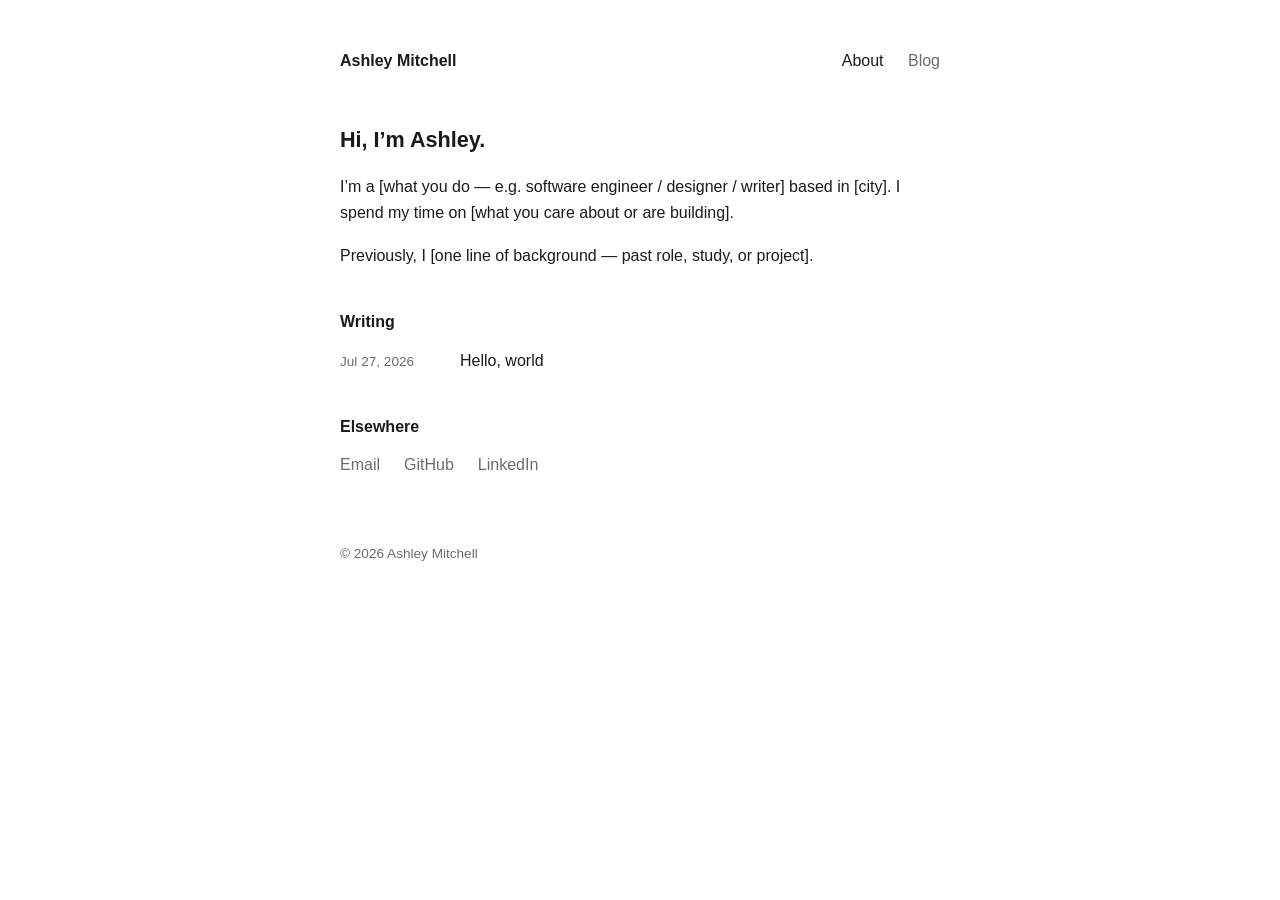
==== index.html @ 8e49f7a9 "Scaffold personal site: landing page, blog, shared stylesheet Co-Authored-By: Claude Fable 5 <norepl" ====
<!DOCTYPE html>
<html lang="en">
<head>
  <meta charset="UTF-8">
  <meta name="viewport" content="width=device-width, initial-scale=1.0">
  <meta name="description" content="Ashley Mitchell — personal site and blog.">
  <title>Ashley Mitchell</title>
  <link rel="stylesheet" href="css/style.css">
</head>
<body>
  <header>
    <a class="site-name" href="index.html">Ashley Mitchell</a>
    <nav>
      <a href="index.html" aria-current="page">About</a>
      <a href="blog/index.html">Blog</a>
    </nav>
  </header>

  <main>
    <h1>Hi, I&rsquo;m Ashley.</h1>

    <!-- PLACEHOLDER: replace with your real bio (2–4 short sentences works best) -->
    <p>
      I&rsquo;m a [what you do — e.g. software engineer / designer / writer] based in
      [city]. I spend my time on [what you care about or are building].
    </p>
    <p>
      Previously, I [one line of background — past role, study, or project].
    </p>

    <h2>Writing</h2>
    <ul class="post-list">
      <li>
        <time datetime="2026-07-27">Jul 27, 2026</time>
        <a href="blog/hello-world.html">Hello, world</a>
      </li>
    </ul>

    <h2>Elsewhere</h2>
    <ul class="links">
      <!-- PLACEHOLDER: update usernames/links -->
      <li><a href="mailto:aishili.mitchell@gmail.com">Email</a></li>
      <li><a href="https://github.com/YOUR-USERNAME">GitHub</a></li>
      <li><a href="https://www.linkedin.com/in/YOUR-USERNAME">LinkedIn</a></li>
    </ul>
  </main>

  <footer>
    <p>&copy; 2026 Ashley Mitchell</p>
  </footer>
</body>
</html>
---- css/style.css ----
:root {
  --bg: #ffffff;
  --fg: #1a1a1a;
  --muted: #6b6b6b;
  --line: #e5e5e5;
  --accent: #1a1a1a;
}

@media (prefers-color-scheme: dark) {
  :root {
    --bg: #111111;
    --fg: #e8e8e8;
    --muted: #8a8a8a;
    --line: #2a2a2a;
    --accent: #e8e8e8;
  }
}

* {
  box-sizing: border-box;
  margin: 0;
  padding: 0;
}

html {
  color-scheme: light dark;
}

body {
  font-family: -apple-system, BlinkMacSystemFont, "Segoe UI", Helvetica, Arial, sans-serif;
  font-size: 1rem;
  line-height: 1.65;
  color: var(--fg);
  background: var(--bg);
  max-width: 40rem;
  margin: 0 auto;
  padding: 3rem 1.25rem 4rem;
  -webkit-font-smoothing: antialiased;
}

header {
  display: flex;
  justify-content: space-between;
  align-items: baseline;
  margin-bottom: 3rem;
}

header .site-name {
  font-weight: 600;
  text-decoration: none;
  color: var(--fg);
}

nav a {
  color: var(--muted);
  text-decoration: none;
  margin-left: 1.25rem;
}

nav a:hover,
nav a[aria-current="page"] {
  color: var(--fg);
}

h1 {
  font-size: 1.35rem;
  font-weight: 600;
  margin-bottom: 1rem;
}

h2 {
  font-size: 1rem;
  font-weight: 600;
  margin: 2.5rem 0 0.75rem;
}

p {
  margin-bottom: 1rem;
}

a {
  color: var(--accent);
  text-decoration: underline;
  text-decoration-color: var(--line);
  text-underline-offset: 3px;
}

a:hover {
  text-decoration-color: var(--accent);
}

.muted {
  color: var(--muted);
}

/* Post lists (home + blog index) */
.post-list {
  list-style: none;
}

.post-list li {
  display: flex;
  gap: 1rem;
  align-items: baseline;
  margin-bottom: 0.5rem;
}

.post-list time {
  color: var(--muted);
  font-size: 0.85rem;
  font-variant-numeric: tabular-nums;
  white-space: nowrap;
  min-width: 6.5rem;
}

.post-list a {
  text-decoration: none;
}

.post-list a:hover {
  text-decoration: underline;
  text-underline-offset: 3px;
}

/* Contact links row */
.links {
  list-style: none;
  display: flex;
  flex-wrap: wrap;
  gap: 0.5rem 1.5rem;
}

.links a {
  color: var(--muted);
  text-decoration: none;
}

.links a:hover {
  color: var(--fg);
}

/* Article (blog post) pages */
article .post-meta {
  color: var(--muted);
  font-size: 0.85rem;
  margin-bottom: 2rem;
}

article h1 {
  margin-bottom: 0.25rem;
}

article ul,
article ol {
  margin: 0 0 1rem 1.25rem;
}

article code {
  font-family: ui-monospace, SFMono-Regular, Menlo, monospace;
  font-size: 0.875em;
  background: var(--line);
  padding: 0.1em 0.35em;
  border-radius: 4px;
}

article pre {
  background: var(--line);
  padding: 1rem;
  border-radius: 6px;
  overflow-x: auto;
  margin-bottom: 1rem;
}

article pre code {
  background: none;
  padding: 0;
}

article img {
  max-width: 100%;
  border-radius: 6px;
}

article blockquote {
  border-left: 2px solid var(--line);
  padding-left: 1rem;
  color: var(--muted);
  margin-bottom: 1rem;
}

hr {
  border: none;
  border-top: 1px solid var(--line);
  margin: 2.5rem 0;
}

footer {
  margin-top: 4rem;
  color: var(--muted);
  font-size: 0.85rem;
}
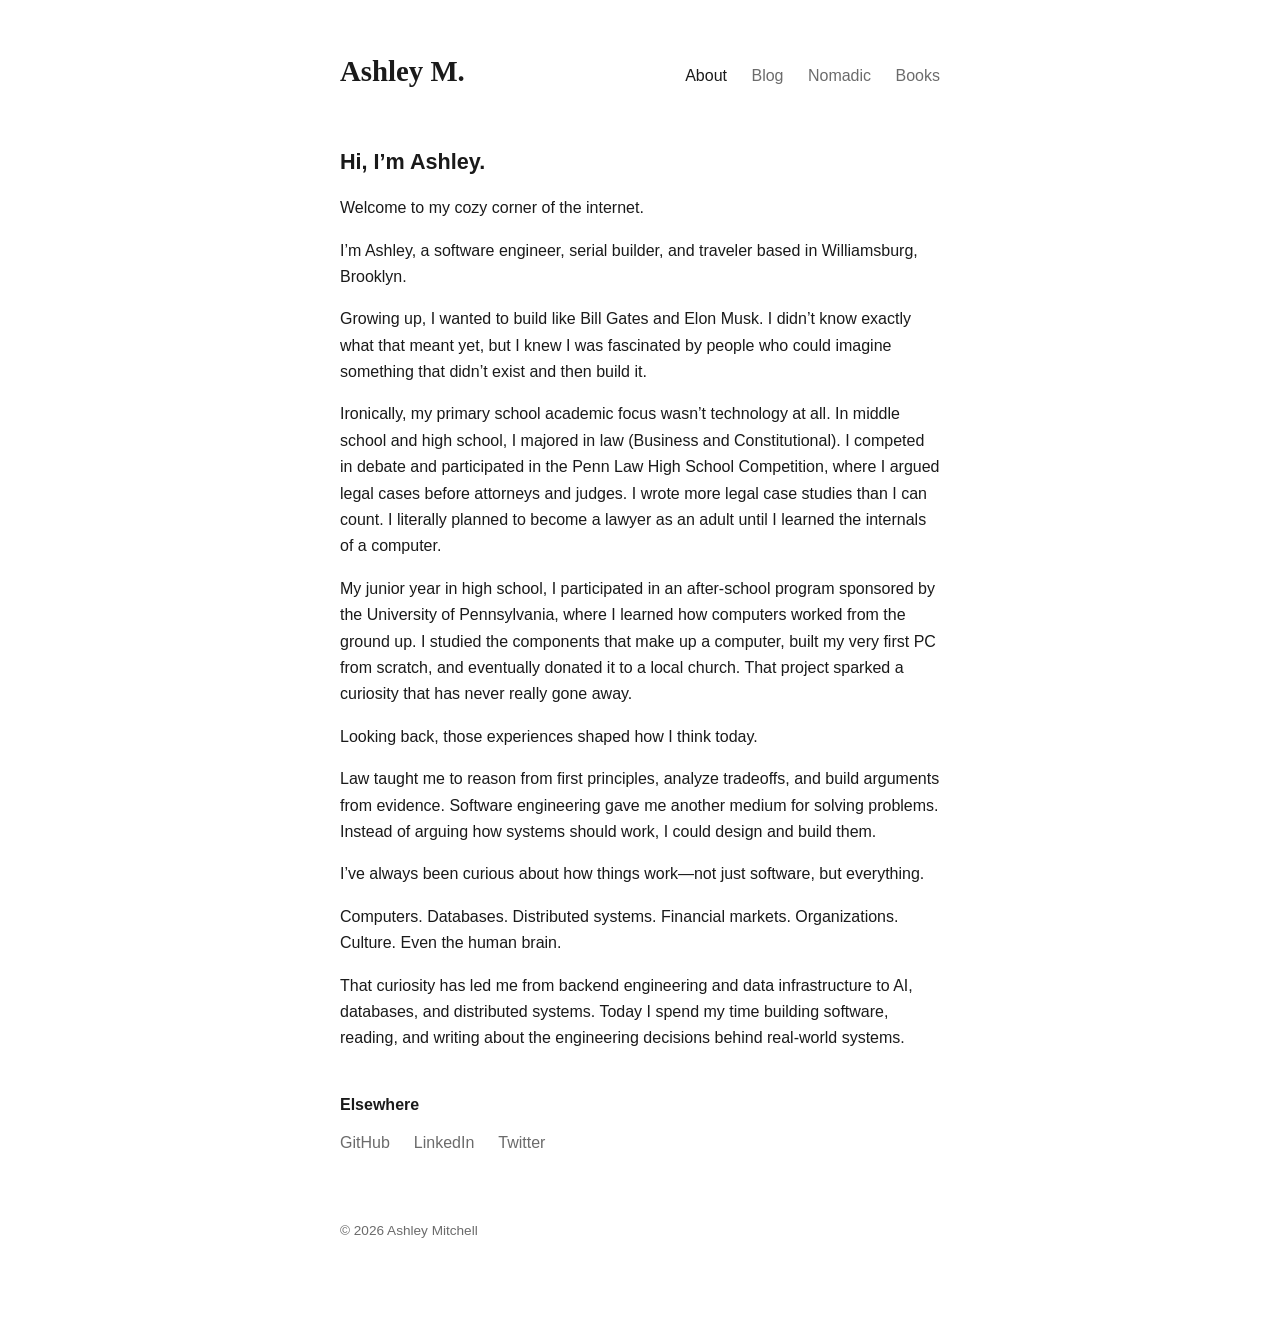
==== commit 96d90932: "Add About bio, Nomadic and Books pages, and shared nav across all pages Fills in the real bio, trave" ====
--- a/index.html
+++ b/index.html
@@ -9,39 +9,66 @@
 </head>
 <body>
   <header>
-    <a class="site-name" href="index.html">Ashley Mitchell</a>
+    <a class="site-name" href="index.html">Ashley M.</a>
     <nav>
       <a href="index.html" aria-current="page">About</a>
       <a href="blog/index.html">Blog</a>
+      <a href="nomadic.html">Nomadic</a>
+      <a href="books.html">Books</a>
     </nav>
   </header>
 
   <main>
     <h1>Hi, I&rsquo;m Ashley.</h1>
 
-    <!-- PLACEHOLDER: replace with your real bio (2–4 short sentences works best) -->
+    <p>Welcome to my cozy corner of the internet.</p>
     <p>
-      I&rsquo;m a [what you do — e.g. software engineer / designer / writer] based in
-      [city]. I spend my time on [what you care about or are building].
+      I&rsquo;m Ashley, a software engineer, serial builder, and traveler based in
+      Williamsburg, Brooklyn.
     </p>
     <p>
-      Previously, I [one line of background — past role, study, or project].
+      Growing up, I wanted to build like Bill Gates and Elon Musk. I
+      didn&rsquo;t know exactly what that meant yet, but I knew I was fascinated by
+      people who could imagine something that didn&rsquo;t exist and then build it.
     </p>
-
-    <h2>Writing</h2>
-    <ul class="post-list">
-      <li>
-        <time datetime="2026-07-27">Jul 27, 2026</time>
-        <a href="blog/hello-world.html">Hello, world</a>
-      </li>
-    </ul>
+    <p>
+      Ironically, my primary school academic focus wasn&rsquo;t technology at all.
+      In middle school and high school, I majored in law (Business and
+      Constitutional). I competed in debate and participated in the Penn Law
+      High School Competition, where I argued legal cases before attorneys and
+      judges. I wrote more legal case studies than I can count. I literally
+      planned to become a lawyer as an adult until I learned the internals of
+      a computer.
+    </p>
+    <p>
+      My junior year in high school, I participated in an after-school
+      program sponsored by the University of Pennsylvania, where I learned
+      how computers worked from the ground up. I studied the components that
+      make up a computer, built my very first PC from scratch, and eventually
+      donated it to a local church. That project sparked a curiosity that has
+      never really gone away.
+    </p>
+    <p>Looking back, those experiences shaped how I think today.</p>
+    <p>
+      Law taught me to reason from first principles, analyze tradeoffs, and
+      build arguments from evidence. Software engineering gave me another
+      medium for solving problems. Instead of arguing how systems should
+      work, I could design and build them.
+    </p>
+    <p>I&rsquo;ve always been curious about how things work&mdash;not just software, but everything.</p>
+    <p>Computers. Databases. Distributed systems. Financial markets. Organizations. Culture. Even the human brain.</p>
+    <p>
+      That curiosity has led me from backend engineering and data
+      infrastructure to AI, databases, and distributed systems. Today I spend
+      my time building software, reading, and writing about the engineering
+      decisions behind real-world systems.
+    </p>
 
     <h2>Elsewhere</h2>
     <ul class="links">
-      <!-- PLACEHOLDER: update usernames/links -->
-      <li><a href="mailto:aishili.mitchell@gmail.com">Email</a></li>
-      <li><a href="https://github.com/YOUR-USERNAME">GitHub</a></li>
-      <li><a href="https://www.linkedin.com/in/YOUR-USERNAME">LinkedIn</a></li>
+      <li><a href="https://github.com/ashnet16">GitHub</a></li>
+      <li><a href="https://www.linkedin.com/in/ashley-m-1a815396/">LinkedIn</a></li>
+      <li><a href="https://twitter.com/ash13y_m">Twitter</a></li>
     </ul>
   </main>
 
--- a/css/style.css
+++ b/css/style.css
@@ -46,7 +46,9 @@
 }
 
 header .site-name {
-  font-weight: 600;
+  font-family: "Snell Roundhand", "Brush Script MT", "Segoe Script", cursive;
+  font-weight: bold;
+  font-size: 1.8rem;
   text-decoration: none;
   color: var(--fg);
 }
@@ -72,6 +74,13 @@
   font-size: 1rem;
   font-weight: 600;
   margin: 2.5rem 0 0.75rem;
+}
+
+h3 {
+  font-size: 0.9rem;
+  font-weight: 600;
+  color: var(--muted);
+  margin: 1.25rem 0 0.5rem;
 }
 
 p {
@@ -120,6 +129,44 @@
 .post-list a:hover {
   text-decoration: underline;
   text-underline-offset: 3px;
+}
+
+/* Book lists */
+.book-list {
+  list-style: none;
+}
+
+.book-list li {
+  padding: 0.6rem 0;
+  border-bottom: 1px solid var(--line);
+}
+
+.book-list li:first-child {
+  padding-top: 0;
+}
+
+.book-list li:last-child {
+  border-bottom: none;
+  padding-bottom: 0;
+}
+
+.book-list a {
+  display: block;
+  color: var(--fg);
+  text-decoration: none;
+}
+
+.book-list a:hover {
+  color: var(--accent);
+  text-decoration: underline;
+  text-decoration-color: var(--line);
+  text-underline-offset: 3px;
+}
+
+.book-list .muted {
+  display: block;
+  font-size: 0.85rem;
+  margin-top: 0.15rem;
 }
 
 /* Contact links row */
@@ -194,6 +241,12 @@
   margin: 2.5rem 0;
 }
 
+.travel-map {
+  max-width: 100%;
+  border-radius: 6px;
+  margin: 1.5rem 0;
+}
+
 footer {
   margin-top: 4rem;
   color: var(--muted);
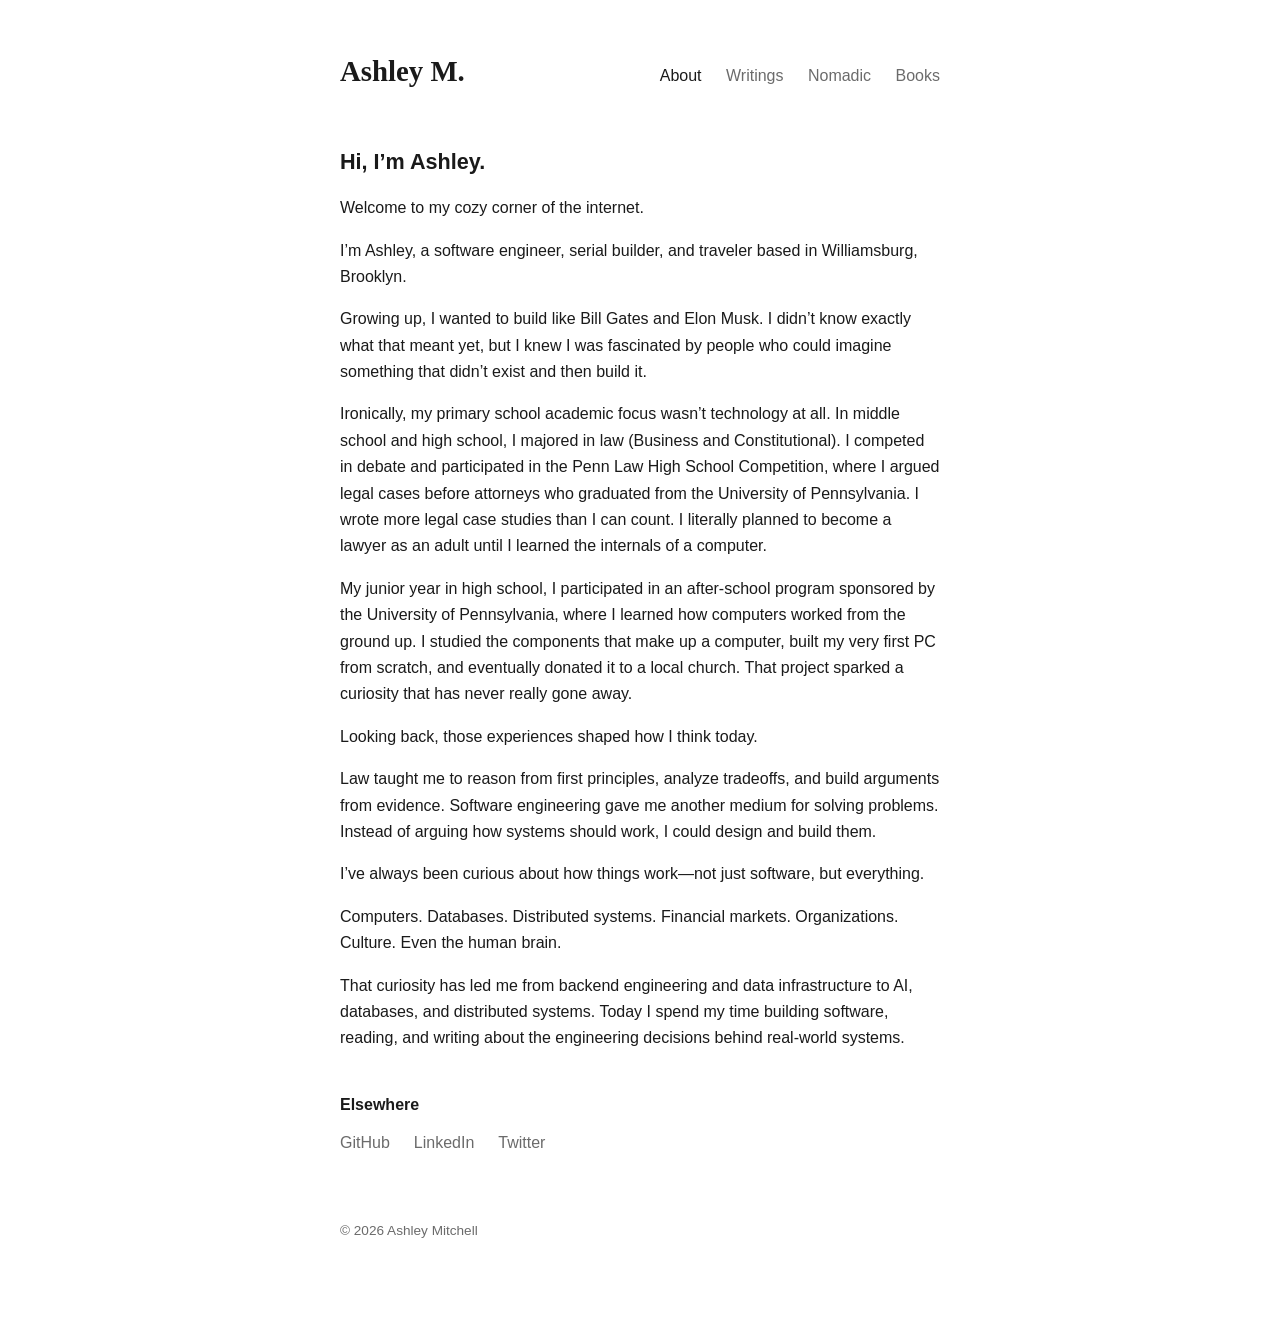
==== commit 9612cf87: "Rename Blog to Writings and fix About page detail about UPenn competition Co-Authored-By: Claude Son" ====
--- a/index.html
+++ b/index.html
@@ -12,7 +12,7 @@
     <a class="site-name" href="index.html">Ashley M.</a>
     <nav>
       <a href="index.html" aria-current="page">About</a>
-      <a href="blog/index.html">Blog</a>
+      <a href="blog/index.html">Writings</a>
       <a href="nomadic.html">Nomadic</a>
       <a href="books.html">Books</a>
     </nav>
@@ -35,8 +35,9 @@
       Ironically, my primary school academic focus wasn&rsquo;t technology at all.
       In middle school and high school, I majored in law (Business and
       Constitutional). I competed in debate and participated in the Penn Law
-      High School Competition, where I argued legal cases before attorneys and
-      judges. I wrote more legal case studies than I can count. I literally
+      High School Competition, where I argued legal cases before attorneys
+      who graduated from the University of Pennsylvania. I wrote more legal
+      case studies than I can count. I literally
       planned to become a lawyer as an adult until I learned the internals of
       a computer.
     </p>
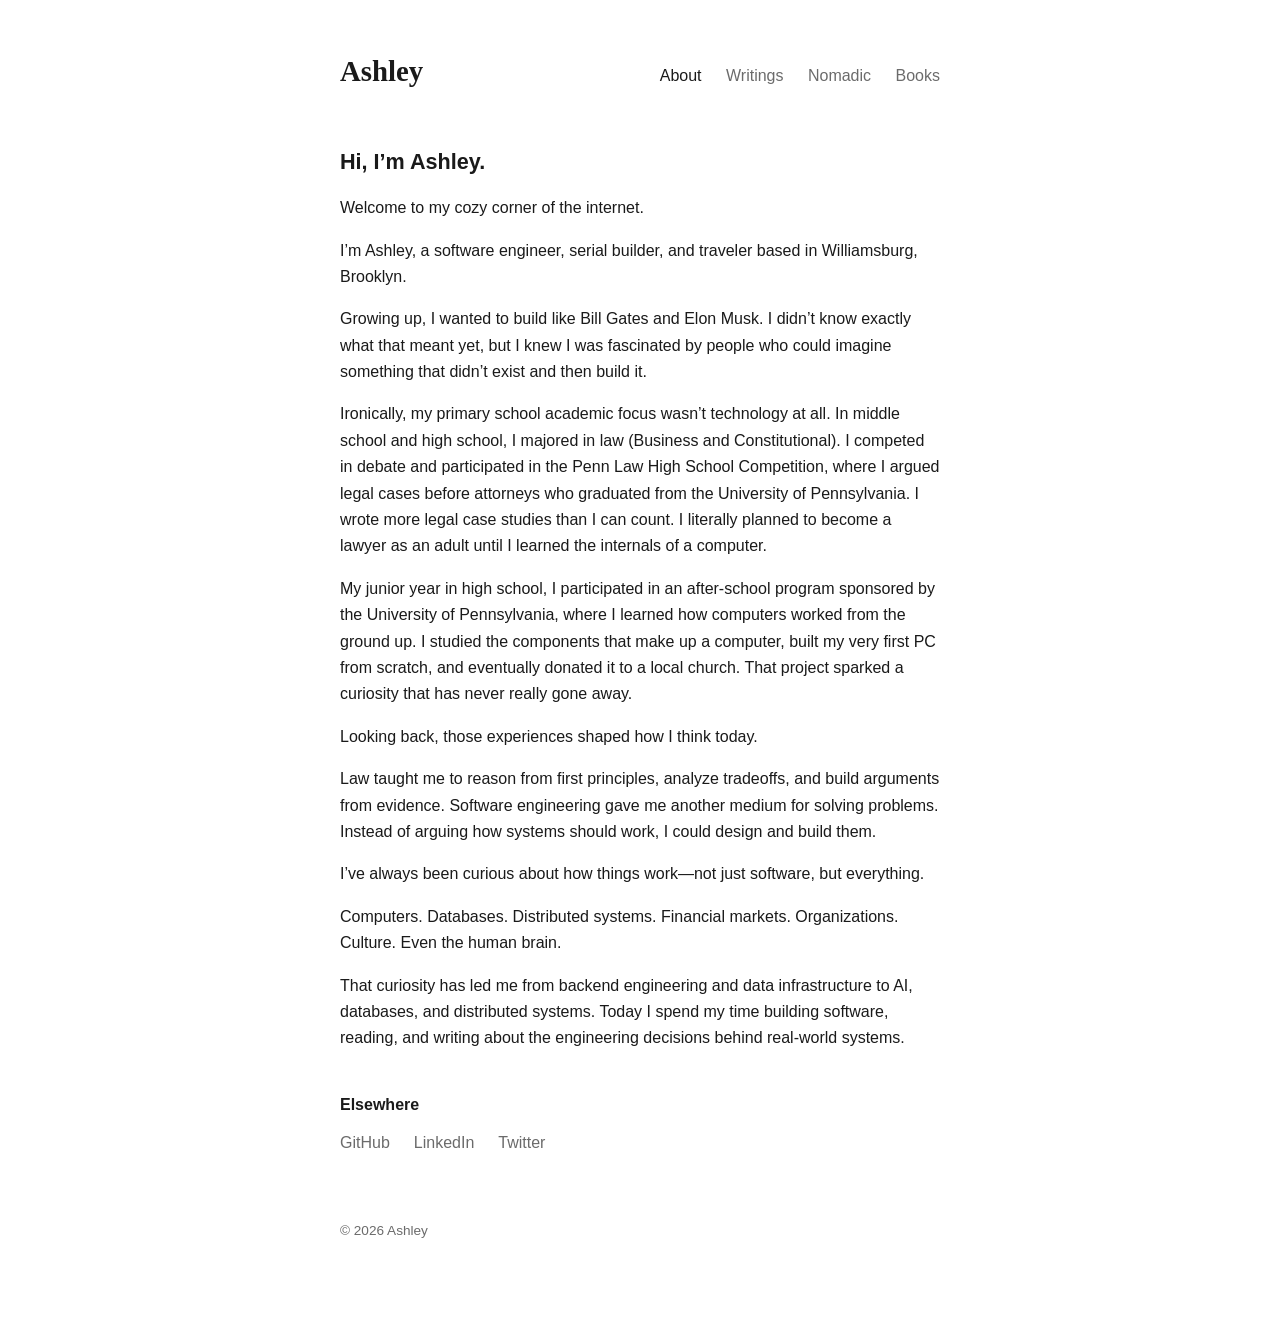
==== commit f47a1049: "Use first name only instead of full name, add PostgreSQL Internals to books Co-Authored-By: Claude S" ====
--- a/index.html
+++ b/index.html
@@ -3,13 +3,13 @@
 <head>
   <meta charset="UTF-8">
   <meta name="viewport" content="width=device-width, initial-scale=1.0">
-  <meta name="description" content="Ashley Mitchell — personal site and blog.">
-  <title>Ashley Mitchell</title>
+  <meta name="description" content="Ashley — personal site and blog.">
+  <title>Ashley</title>
   <link rel="stylesheet" href="css/style.css">
 </head>
 <body>
   <header>
-    <a class="site-name" href="index.html">Ashley M.</a>
+    <a class="site-name" href="index.html">Ashley</a>
     <nav>
       <a href="index.html" aria-current="page">About</a>
       <a href="blog/index.html">Writings</a>
@@ -74,7 +74,7 @@
   </main>
 
   <footer>
-    <p>&copy; 2026 Ashley Mitchell</p>
+    <p>&copy; 2026 Ashley</p>
   </footer>
 </body>
 </html>
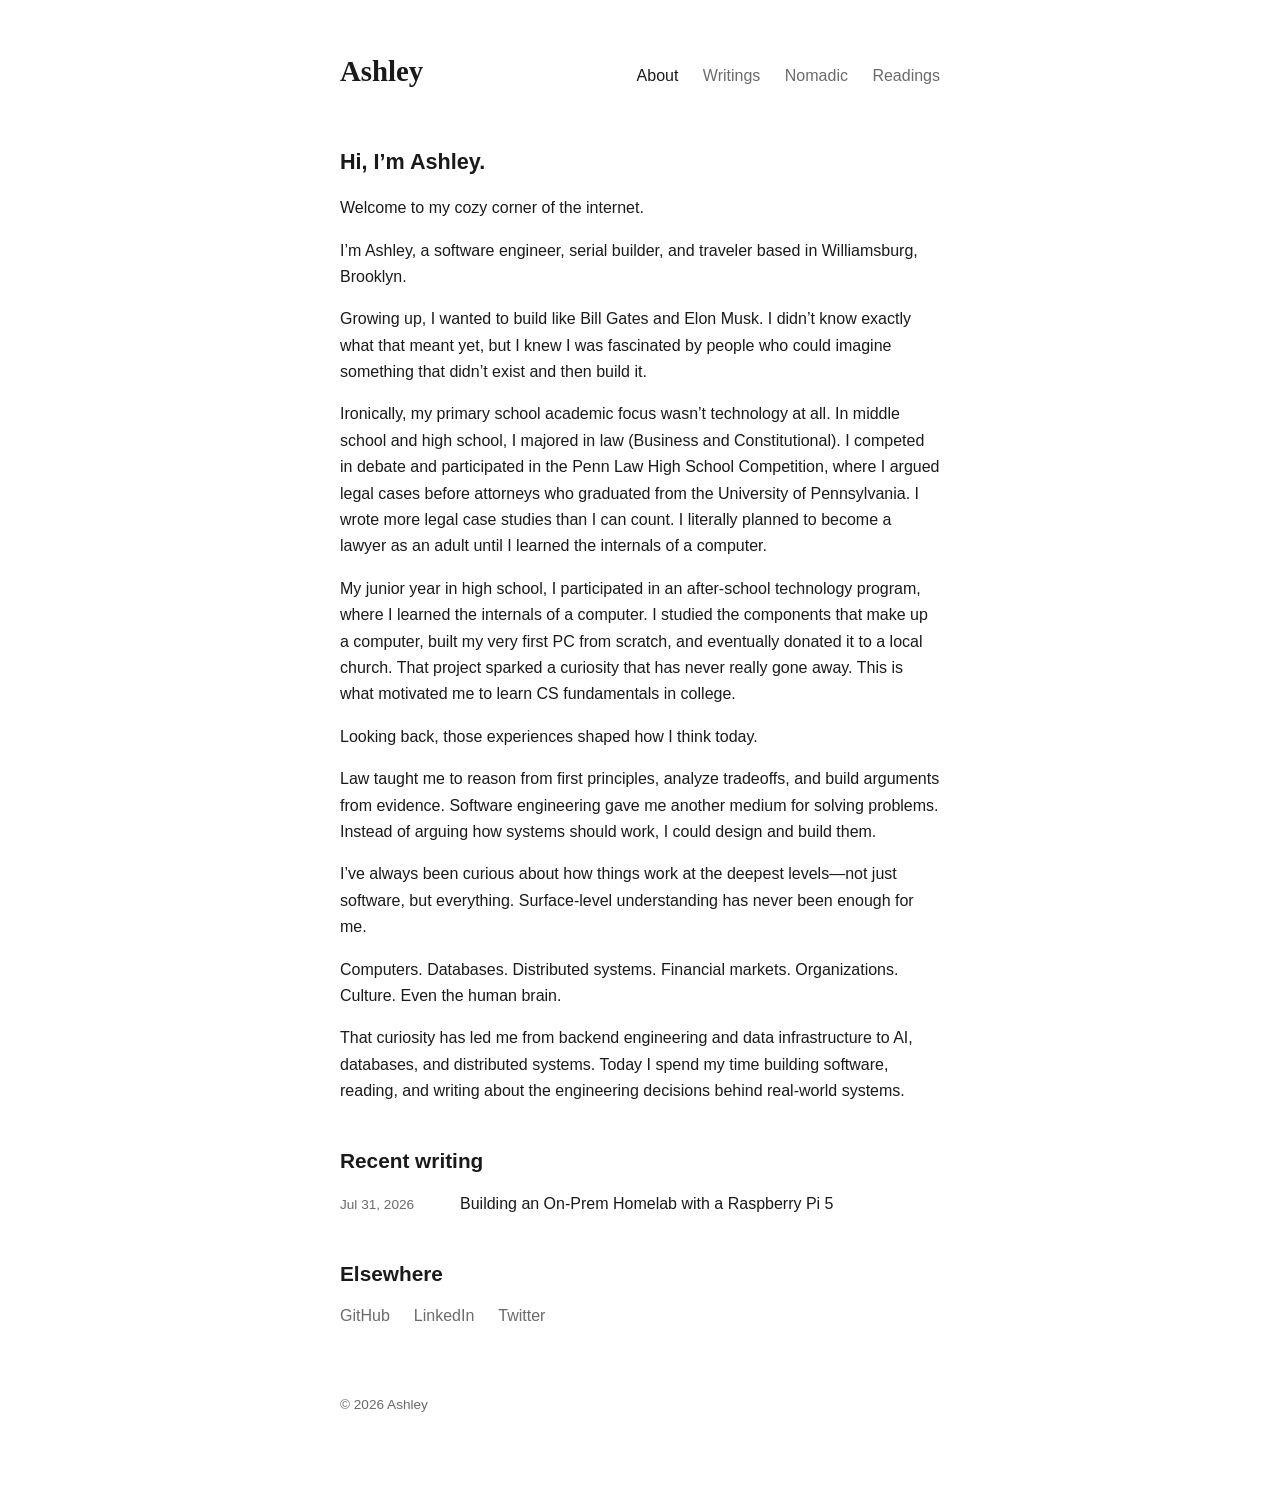
==== commit 124f136c: "Publish homelab Raspberry Pi 5 post, rename Books to Readings, bio tweaks Adds the new blog post wit" ====
--- a/index.html
+++ b/index.html
@@ -14,7 +14,7 @@
       <a href="index.html" aria-current="page">About</a>
       <a href="blog/index.html">Writings</a>
       <a href="nomadic.html">Nomadic</a>
-      <a href="books.html">Books</a>
+      <a href="books.html">Readings</a>
     </nav>
   </header>
 
@@ -43,11 +43,12 @@
     </p>
     <p>
       My junior year in high school, I participated in an after-school
-      program sponsored by the University of Pennsylvania, where I learned
-      how computers worked from the ground up. I studied the components that
+      technology program, where I learned the internals of a computer. I
+      studied the components that
       make up a computer, built my very first PC from scratch, and eventually
       donated it to a local church. That project sparked a curiosity that has
-      never really gone away.
+      never really gone away. This is what motivated me to learn CS
+      fundamentals in college.
     </p>
     <p>Looking back, those experiences shaped how I think today.</p>
     <p>
@@ -56,7 +57,7 @@
       medium for solving problems. Instead of arguing how systems should
       work, I could design and build them.
     </p>
-    <p>I&rsquo;ve always been curious about how things work&mdash;not just software, but everything.</p>
+    <p>I&rsquo;ve always been curious about how things work at the deepest levels&mdash;not just software, but everything. Surface-level understanding has never been enough for me.</p>
     <p>Computers. Databases. Distributed systems. Financial markets. Organizations. Culture. Even the human brain.</p>
     <p>
       That curiosity has led me from backend engineering and data
@@ -64,6 +65,14 @@
       my time building software, reading, and writing about the engineering
       decisions behind real-world systems.
     </p>
+
+    <h2>Recent writing</h2>
+    <ul class="post-list">
+      <li>
+        <time datetime="2026-07-31">Jul 31, 2026</time>
+        <a href="blog/homelab-raspberry-pi-5.html">Building an On-Prem Homelab with a Raspberry Pi 5</a>
+      </li>
+    </ul>
 
     <h2>Elsewhere</h2>
     <ul class="links">
--- a/css/style.css
+++ b/css/style.css
@@ -71,7 +71,7 @@
 }
 
 h2 {
-  font-size: 1rem;
+  font-size: 1.3rem;
   font-weight: 600;
   margin: 2.5rem 0 0.75rem;
 }
@@ -228,11 +228,40 @@
   border-radius: 6px;
 }
 
+article figure {
+  margin: 1.5rem 0;
+}
+
+article figcaption {
+  color: var(--muted);
+  font-size: 0.85rem;
+  margin-top: 0.4rem;
+}
+
 article blockquote {
   border-left: 2px solid var(--line);
   padding-left: 1rem;
   color: var(--muted);
   margin-bottom: 1rem;
+}
+
+article table {
+  width: 100%;
+  border-collapse: collapse;
+  margin-bottom: 1.5rem;
+  font-size: 0.9rem;
+}
+
+article th,
+article td {
+  text-align: left;
+  padding: 0.5rem 0.75rem;
+  border-bottom: 1px solid var(--line);
+}
+
+article th {
+  color: var(--muted);
+  font-weight: 600;
 }
 
 hr {
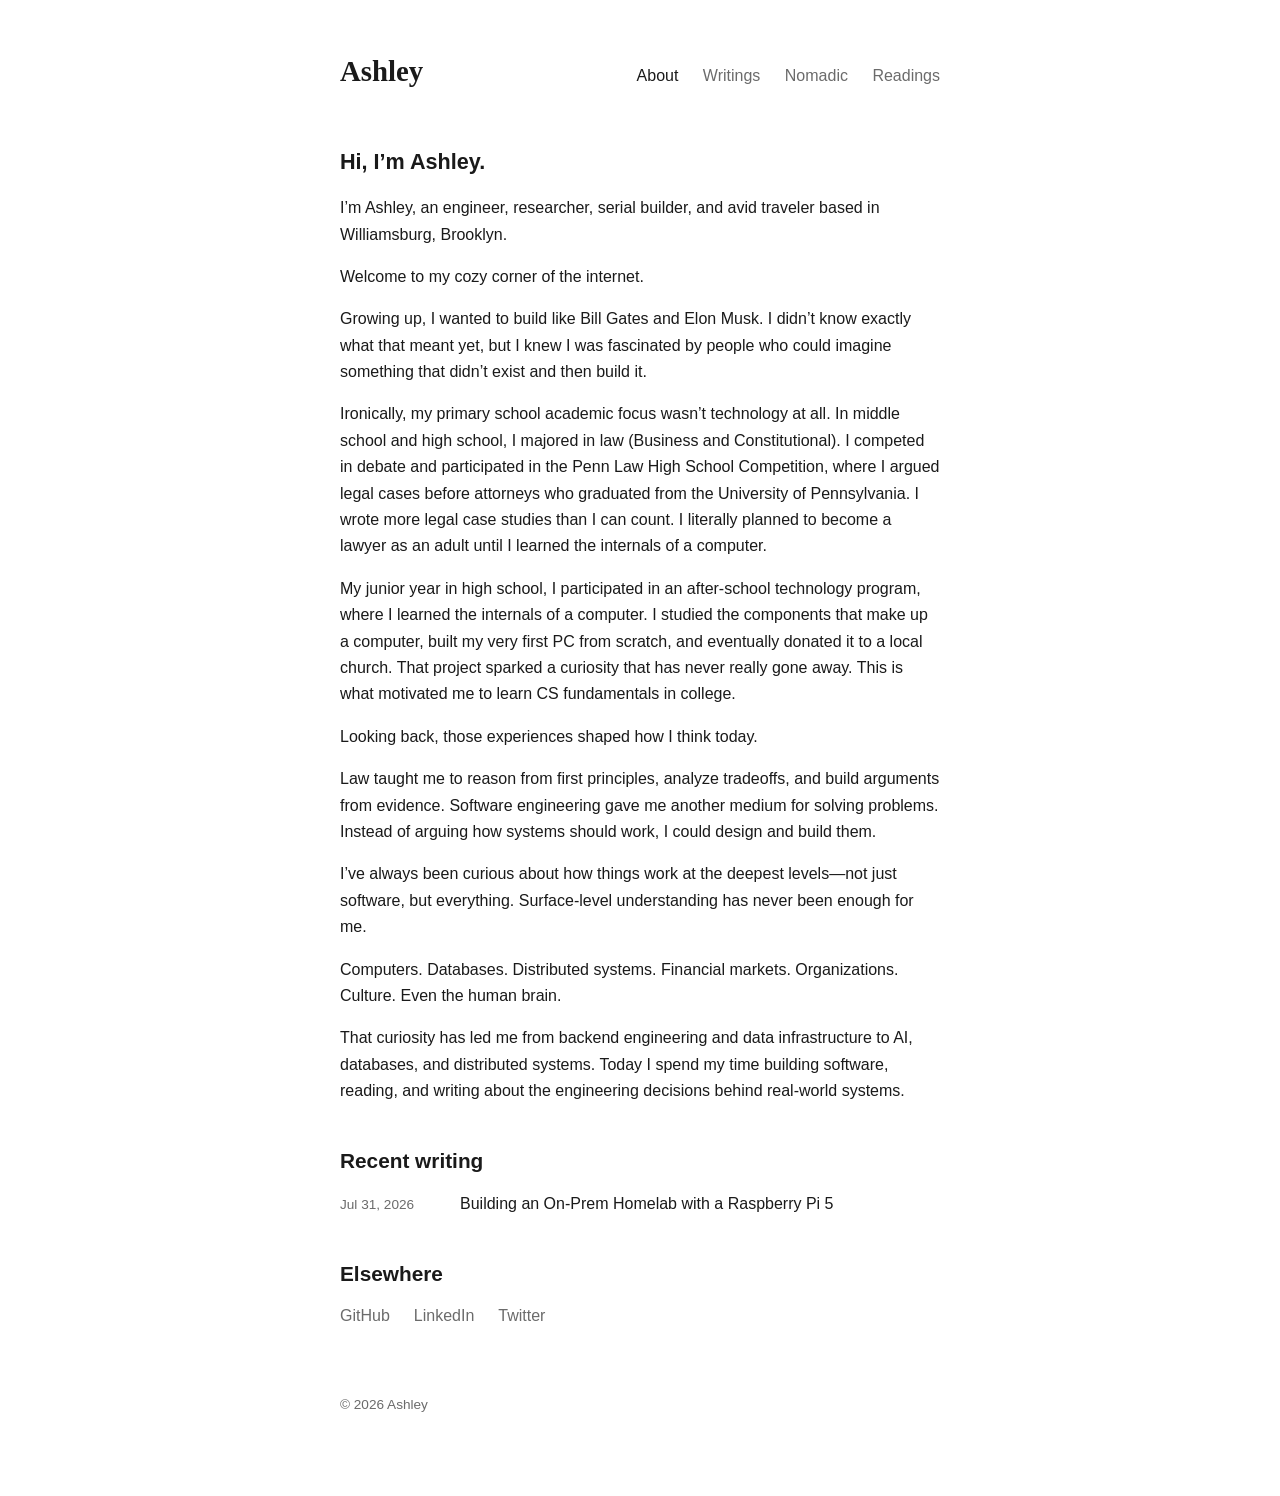
==== commit 648aba5b: "Trim readings intro and reorder/update homepage bio Co-Authored-By: Claude Sonnet 5 <noreply@anthrop" ====
--- a/index.html
+++ b/index.html
@@ -5,27 +5,28 @@
   <meta name="viewport" content="width=device-width, initial-scale=1.0">
   <meta name="description" content="Ashley — personal site and blog.">
   <title>Ashley</title>
-  <link rel="stylesheet" href="css/style.css">
+  <link rel="stylesheet" href="/css/style.css">
+  <link rel="icon" href="/images/favicon.png">
 </head>
 <body>
   <header>
-    <a class="site-name" href="index.html">Ashley</a>
+    <a class="site-name" href="/">Ashley</a>
     <nav>
-      <a href="index.html" aria-current="page">About</a>
-      <a href="blog/index.html">Writings</a>
-      <a href="nomadic.html">Nomadic</a>
-      <a href="books.html">Readings</a>
+      <a href="/" aria-current="page">About</a>
+      <a href="/blog/">Writings</a>
+      <a href="/nomadic/">Nomadic</a>
+      <a href="/readings/">Readings</a>
     </nav>
   </header>
 
   <main>
     <h1>Hi, I&rsquo;m Ashley.</h1>
 
+    <p>
+      I&rsquo;m Ashley, an engineer, researcher, serial builder, and avid
+      traveler based in Williamsburg, Brooklyn.
+    </p>
     <p>Welcome to my cozy corner of the internet.</p>
-    <p>
-      I&rsquo;m Ashley, a software engineer, serial builder, and traveler based in
-      Williamsburg, Brooklyn.
-    </p>
     <p>
       Growing up, I wanted to build like Bill Gates and Elon Musk. I
       didn&rsquo;t know exactly what that meant yet, but I knew I was fascinated by
@@ -70,7 +71,7 @@
     <ul class="post-list">
       <li>
         <time datetime="2026-07-31">Jul 31, 2026</time>
-        <a href="blog/homelab-raspberry-pi-5.html">Building an On-Prem Homelab with a Raspberry Pi 5</a>
+        <a href="/blog/homelab-raspberry-pi-5/">Building an On-Prem Homelab with a Raspberry Pi 5</a>
       </li>
     </ul>
 
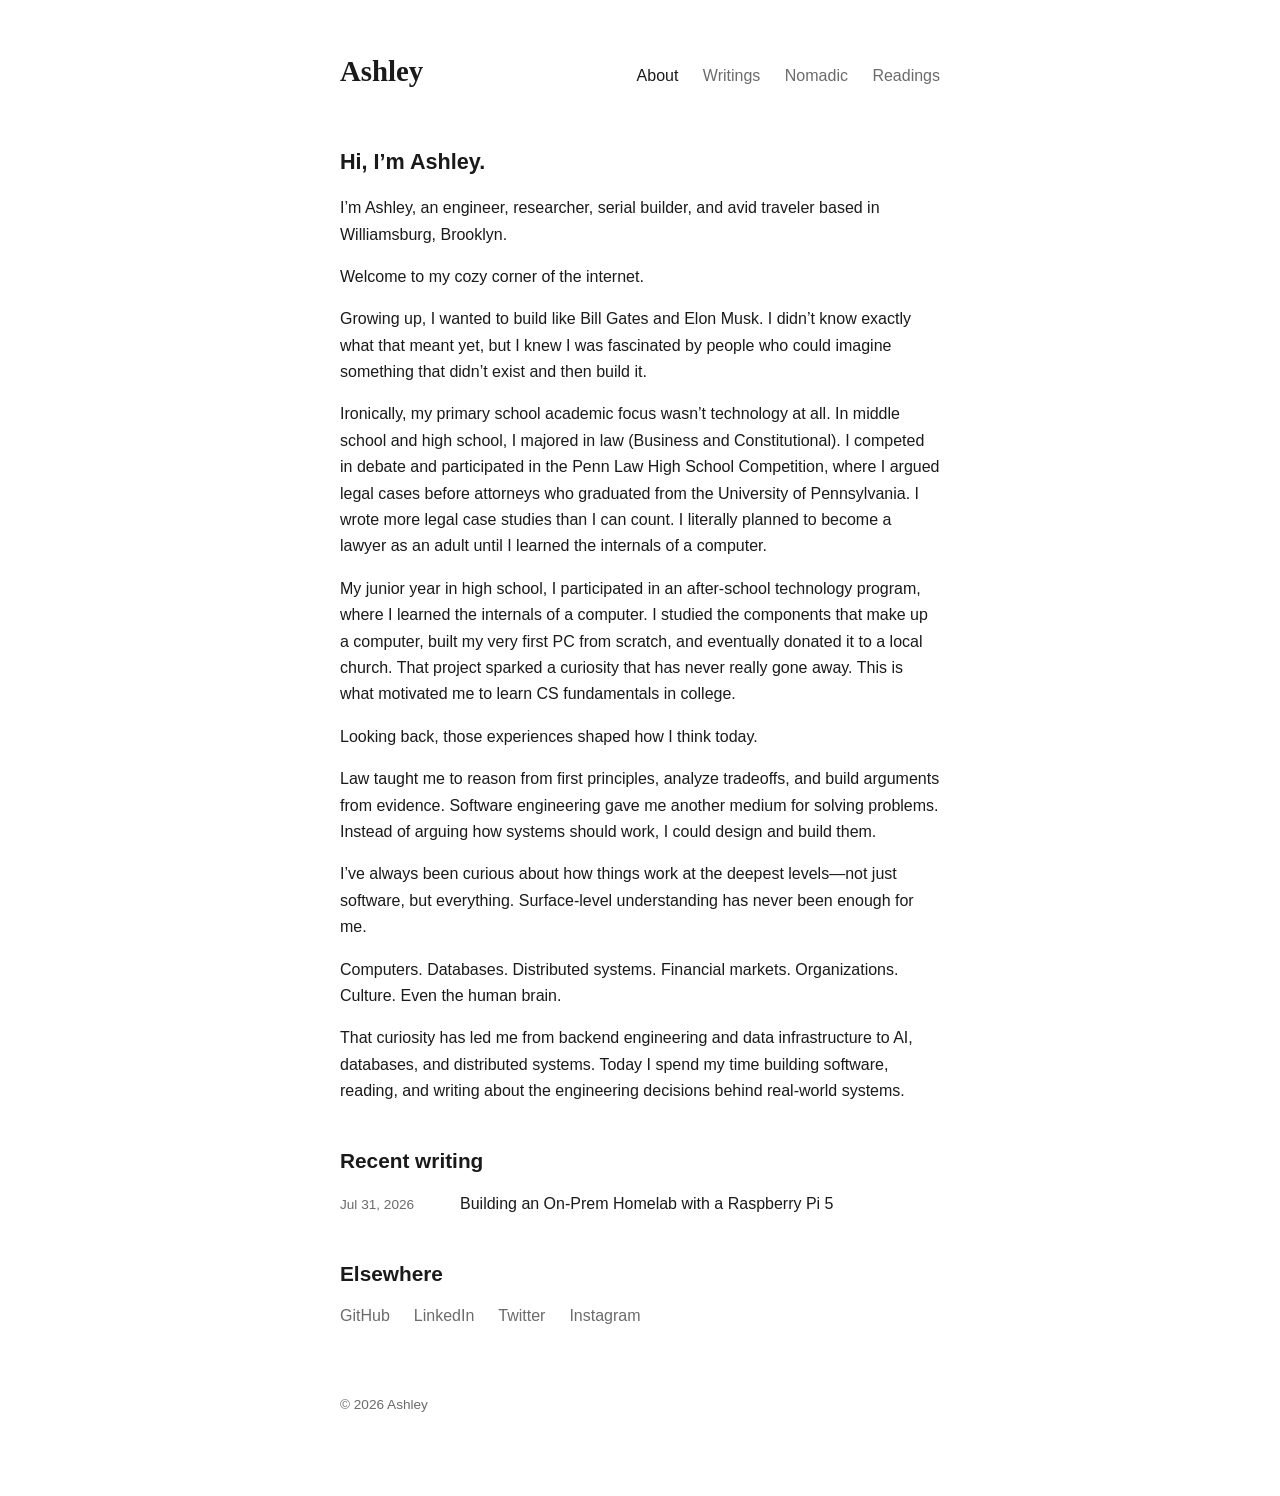
==== commit fde5e61f: "Add Instagram link Co-Authored-By: Claude Sonnet 5 <noreply@anthropic.com>" ====
--- a/index.html
+++ b/index.html
@@ -80,6 +80,7 @@
       <li><a href="https://github.com/ashnet16">GitHub</a></li>
       <li><a href="https://www.linkedin.com/in/ashley-m-1a815396/">LinkedIn</a></li>
       <li><a href="https://twitter.com/ash13y_m">Twitter</a></li>
+      <li><a href="https://www.instagram.com/misunderstood.ashley">Instagram</a></li>
     </ul>
   </main>
 
